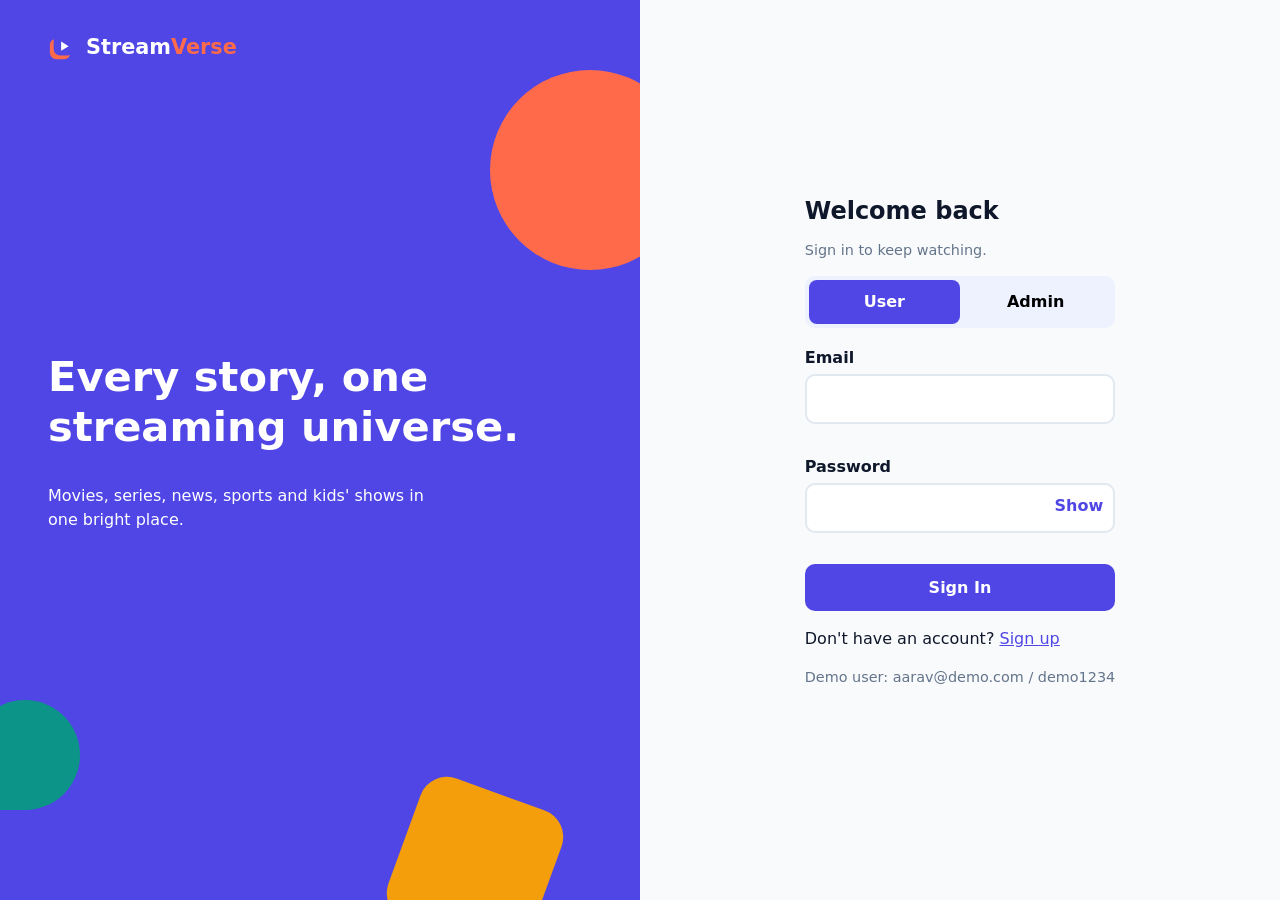
==== frontend/admin.html @ 5217c0aa "Frontend" ====
<!doctype html>
<html lang="en">
  <head>
    <meta charset="utf-8" />
    <meta name="viewport" content="width=device-width,initial-scale=1" />
    <title>StreamVerse – Admin</title>
    <link rel="stylesheet" href="css/style.css" />
  </head>
  <body data-page="admin">
    <div class="adm">
      <aside class="side" id="side"></aside>
      <main id="main" style="width: 100%"></main>
    </div>
    <script src="js/app.js"></script>
  </body>
</html>
---- frontend/css/style.css ----
:root {
  --p: #4f46e5;
  --ph: #4338ca;
  --co: #ff6b4a;
  --te: #0d9488;
  --am: #f59e0b;
  --re: #dc2626;
  --pk: #db2777;
  --ink: #0f172a;
  --mut: #64748b;
  --bg: #f8fafc;
  --ln: #e2e8f0;
  --r: 14px;
}
* {
  box-sizing: border-box;
}
body {
  margin: 0;
  font:
    16px/1.5 "Segoe UI",
    system-ui,
    sans-serif;
  color: var(--ink);
  background: var(--bg);
}
h1,
h2,
h3 {
  margin: 0 0 0.4em;
  line-height: 1.2;
}
a {
  color: var(--p);
}
button,
input,
select {
  font: inherit;
}
:focus-visible {
  outline: 3px solid var(--am);
  outline-offset: 2px;
}
.c-Movies {
  --ac: #4f46e5;
}
.c-Series {
  --ac: #ff6b4a;
}
.c-News {
  --ac: #0d9488;
}
.c-Sports {
  --ac: #d97706;
}
.c-Kids {
  --ac: #db2777;
}
.btn {
  display: inline-block;
  border: 2px solid var(--p);
  background: var(--p);
  color: #fff;
  padding: 0.6em 1.2em;
  border-radius: 10px;
  font-weight: 600;
  cursor: pointer;
  text-decoration: none;
  min-height: 44px;
}
.btn:hover {
  background: var(--ph);
  border-color: var(--ph);
}
.btn:active {
  transform: scale(0.97);
}
.btn.sec {
  background: #fff;
  color: var(--p);
}
.btn.sec:hover {
  background: #eef2ff;
}
.btn.co {
  background: var(--co);
  border-color: var(--co);
}
.btn.del {
  background: var(--re);
  border-color: var(--re);
}
.btn.sm {
  padding: 0.3em 0.8em;
  min-height: 34px;
  font-size: 0.9rem;
}
.btn:disabled {
  opacity: 0.6;
  cursor: wait;
}
.logo {
  display: flex;
  align-items: center;
  gap: 8px;
  font-size: 1.3rem;
  text-decoration: none;
  color: var(--ink);
}
.logo span {
  color: var(--co);
}
.fld {
  margin-bottom: 14px;
}
.fld label {
  display: block;
  font-weight: 600;
  margin-bottom: 4px;
}
.fld input,
.fld select {
  width: 100%;
  padding: 0.7em 0.9em;
  border: 2px solid var(--ln);
  border-radius: 10px;
  background: #fff;
  min-height: 46px;
}
.fld input:focus,
.fld select:focus {
  border-color: var(--p);
  outline: none;
}
.fld.bad input {
  border-color: var(--re);
}
.err {
  color: var(--re);
  font-size: 0.88rem;
  min-height: 1.2em;
}
.pw {
  position: relative;
}
.pw button {
  position: absolute;
  right: 6px;
  top: 5px;
  border: 0;
  background: none;
  color: var(--p);
  font-weight: 600;
  cursor: pointer;
  min-height: 36px;
}
.al {
  padding: 0.8em 1em;
  border-radius: 10px;
  margin-bottom: 14px;
  border: 2px solid;
}
.al.bad {
  background: #fef2f2;
  border-color: var(--re);
  color: #991b1b;
}
.al.ok {
  background: #f0fdfa;
  border-color: var(--te);
  color: #115e59;
}
.al.warn {
  background: #fffbeb;
  border-color: var(--am);
  color: #92400e;
}
.bd {
  display: inline-block;
  padding: 0.1em 0.7em;
  border-radius: 99px;
  font-size: 0.82rem;
  font-weight: 700;
  border: 2px solid;
}
.bd.ok {
  background: #ccfbf1;
  border-color: var(--te);
  color: #115e59;
}
.bd.warn {
  background: #fef3c7;
  border-color: var(--am);
  color: #92400e;
}
.bd.bad {
  background: #fee2e2;
  border-color: var(--re);
  color: #991b1b;
}
.bd.mut {
  background: #f1f5f9;
  border-color: var(--ln);
  color: var(--mut);
}
.cat {
  color: #fff;
  background: var(--ac);
  border-color: var(--ac);
}
.auth {
  display: grid;
  grid-template-columns: 1fr 1fr;
  min-height: 100vh;
}
.aside {
  background: var(--p);
  color: #fff;
  padding: 48px;
  position: relative;
  overflow: hidden;
  display: flex;
  flex-direction: column;
  justify-content: center;
}
.aside .logo {
  color: #fff;
  position: absolute;
  top: 32px;
  left: 48px;
}
.aside h1 {
  font-size: 2.6rem;
  position: relative;
  z-index: 1;
}
.aside p {
  max-width: 380px;
  position: relative;
  z-index: 1;
}
.sh {
  position: absolute;
  border-radius: 28px;
}
.s1 {
  width: 200px;
  height: 200px;
  background: var(--co);
  right: -50px;
  top: 70px;
  border-radius: 50%;
}
.s2 {
  width: 150px;
  height: 150px;
  background: var(--am);
  right: 90px;
  bottom: -40px;
  transform: rotate(20deg);
}
.s3 {
  width: 110px;
  height: 110px;
  background: var(--te);
  left: -30px;
  bottom: 90px;
  border-radius: 50% 50% 50% 0;
}
.form {
  display: flex;
  align-items: center;
  justify-content: center;
  padding: 32px;
}
.form > div {
  width: 100%;
  max-width: 420px;
}
.seg {
  display: flex;
  background: #eef2ff;
  border-radius: 10px;
  padding: 4px;
  margin-bottom: 18px;
}
.seg button {
  flex: 1;
  border: 0;
  background: none;
  padding: 0.6em;
  border-radius: 8px;
  font-weight: 600;
  cursor: pointer;
  min-height: 44px;
}
.seg .on {
  background: var(--p);
  color: #fff;
}
header.nav {
  position: sticky;
  top: 0;
  z-index: 20;
  background: #fff;
  border-bottom: 2px solid var(--ln);
  display: flex;
  align-items: center;
  gap: 20px;
  padding: 10px 24px;
  flex-wrap: wrap;
}
.nav nav {
  display: flex;
  gap: 6px;
  flex: 1;
}
.nav nav a {
  padding: 0.5em 0.9em;
  border-radius: 8px;
  text-decoration: none;
  color: var(--ink);
  font-weight: 600;
}
.nav nav a.on {
  background: var(--p);
  color: #fff;
}
.av {
  width: 38px;
  height: 38px;
  border-radius: 50%;
  background: var(--co);
  color: #fff;
  display: grid;
  place-items: center;
  font-weight: 700;
}
main {
  max-width: 1100px;
  margin: 0 auto;
  padding: 24px;
}
.hero {
  background: var(--p);
  color: #fff;
  border-radius: 24px;
  padding: 48px;
  margin-bottom: 24px;
  position: relative;
  overflow: hidden;
}
.hero h1 {
  font-size: 2.5rem;
  max-width: 560px;
}
.hero p {
  max-width: 480px;
}
.hero .s1 {
  width: 160px;
  height: 160px;
  top: -30px;
}
.hero .s2 {
  bottom: -50px;
  right: 200px;
}
.chips {
  display: flex;
  gap: 8px;
  flex-wrap: wrap;
  margin: 16px 0;
}
.chip {
  border: 2px solid var(--ac, var(--ln));
  background: #fff;
  color: var(--ink);
  padding: 0.45em 1em;
  border-radius: 99px;
  font-weight: 600;
  cursor: pointer;
  min-height: 40px;
}
.chip[aria-pressed="true"] {
  background: var(--ac, var(--ink));
  color: #fff;
}
.bar {
  display: flex;
  gap: 12px;
  flex-wrap: wrap;
  align-items: center;
}
.bar input,
.bar select {
  padding: 0.55em 0.9em;
  border: 2px solid var(--ln);
  border-radius: 10px;
  min-height: 42px;
  background: #fff;
}
.grid {
  display: grid;
  grid-template-columns: repeat(auto-fill, minmax(250px, 1fr));
  gap: 16px;
}
.card {
  background: #fff;
  border: 2px solid var(--ln);
  border-top: 6px solid var(--ac);
  border-radius: var(--r);
  padding: 16px;
  display: flex;
  flex-direction: column;
  gap: 8px;
  transition: 0.15s;
}
.card:hover {
  transform: translateY(-4px);
  border-color: var(--ac);
  box-shadow: 6px 6px 0 var(--ac);
}
.card h3 {
  font-size: 1.15rem;
}
.card:nth-child(3n + 2) h3 {
  font-size: 1.25rem;
}
.meta {
  color: var(--mut);
  font-size: 0.9rem;
}
.rt {
  margin-left: auto;
  font-weight: 700;
  color: #b45309;
}
.card .btn {
  margin-top: auto;
  background: var(--ac);
  border-color: var(--ac);
  text-align: center;
}
.sk {
  height: 190px;
  border-radius: var(--r);
  background: #e2e8f0;
  animation: pu 1s infinite alternate;
}
@keyframes pu {
  to {
    opacity: 0.4;
  }
}
@media (prefers-reduced-motion: reduce) {
  * {
    animation: none !important;
    transition: none !important;
  }
}
.empty {
  text-align: center;
  padding: 48px 16px;
  background: #fff;
  border: 2px dashed var(--ln);
  border-radius: var(--r);
}
.ov {
  position: fixed;
  inset: 0;
  background: rgba(15, 23, 42, 0.65);
  display: grid;
  place-items: center;
  padding: 16px;
  z-index: 50;
}
.md {
  background: #fff;
  border-radius: 20px;
  padding: 24px;
  width: 100%;
  max-width: 480px;
  max-height: 92vh;
  overflow: auto;
  border: 3px solid var(--ink);
}
.pl {
  background: var(--ink);
  border-radius: 14px;
  height: 150px;
  display: grid;
  place-items: center;
  margin: 14px 0;
}
.pl i {
  width: 64px;
  height: 64px;
  border-radius: 50%;
  background: var(--co);
  display: grid;
  place-items: center;
  color: #fff;
  font-style: normal;
  font-size: 1.6rem;
}
.pg {
  height: 12px;
  background: var(--ln);
  border-radius: 9px;
  overflow: hidden;
  min-width: 90px;
  flex: 1;
}
.pg b {
  display: block;
  height: 100%;
  background: var(--te);
}
.toast {
  position: fixed;
  bottom: 84px;
  right: 16px;
  background: var(--ink);
  color: #fff;
  padding: 0.8em 1.2em;
  border-radius: 10px;
  z-index: 99;
  border-left: 6px solid var(--te);
}
.toast.bad {
  border-color: var(--re);
}
.plans {
  display: grid;
  grid-template-columns: repeat(3, 1fr);
  gap: 20px;
  align-items: stretch;
}
.plan {
  background: #fff;
  border: 2px solid var(--ln);
  border-radius: 20px;
  padding: 24px;
  display: flex;
  flex-direction: column;
  gap: 8px;
  position: relative;
}
.plan.pop {
  border-color: var(--co);
  border-width: 3px;
}
.plan.sel {
  outline: 4px solid var(--te);
}
.plan .price {
  font-size: 2.4rem;
  font-weight: 800;
}
.plan ul {
  padding-left: 18px;
  margin: 8px 0;
  flex: 1;
}
.tag {
  position: absolute;
  top: -14px;
  right: 18px;
  background: var(--co);
  color: #fff;
  border-radius: 99px;
  padding: 0.15em 0.9em;
  font-weight: 700;
  font-size: 0.85rem;
}
.row {
  display: flex;
  gap: 14px;
  align-items: center;
  background: #fff;
  border: 2px solid var(--ln);
  border-radius: 12px;
  padding: 12px 16px;
  margin-bottom: 10px;
  flex-wrap: wrap;
}
.row .t {
  flex: 2;
  min-width: 180px;
}
.row .pgw {
  flex: 1;
  min-width: 140px;
  display: flex;
  gap: 8px;
  align-items: center;
}
.tabs {
  display: flex;
  gap: 8px;
  margin: 14px 0;
  flex-wrap: wrap;
}
.sec2 {
  background: #fff;
  border: 2px solid var(--ln);
  border-radius: var(--r);
  padding: 20px;
  margin-bottom: 16px;
}
.kv {
  display: grid;
  grid-template-columns: 140px 1fr;
  gap: 6px;
}
.kv dt {
  color: var(--mut);
}
.kv dd {
  margin: 0;
  font-weight: 600;
}
.acts {
  display: flex;
  gap: 10px;
  flex-wrap: wrap;
}
.adm {
  display: grid;
  grid-template-columns: 230px 1fr;
  min-height: 100vh;
}
.side {
  background: var(--ink);
  color: #fff;
  padding: 20px;
  display: flex;
  flex-direction: column;
  gap: 6px;
}
.side .logo {
  color: #fff;
  margin-bottom: 16px;
}
.side button {
  text-align: left;
  border: 0;
  background: none;
  color: #cbd5e1;
  padding: 0.7em 1em;
  border-radius: 8px;
  cursor: pointer;
  font-weight: 600;
  min-height: 44px;
}
.side button.on {
  background: var(--co);
  color: #fff;
}
.side button:hover {
  background: #334155;
}
.stats {
  display: grid;
  grid-template-columns: repeat(auto-fit, minmax(170px, 1fr));
  gap: 14px;
  margin: 16px 0;
}
.st {
  background: #fff;
  border: 2px solid var(--ln);
  border-left: 6px solid var(--ac, var(--p));
  border-radius: 12px;
  padding: 14px;
}
.st b {
  font-size: 2rem;
  display: block;
}
.tw {
  overflow-x: auto;
  background: #fff;
  border: 2px solid var(--ln);
  border-radius: 12px;
}
table {
  width: 100%;
  border-collapse: collapse;
}
th,
td {
  padding: 10px 14px;
  text-align: left;
  border-bottom: 1px solid var(--ln);
  white-space: nowrap;
}
th {
  background: #eef2ff;
  font-size: 0.88rem;
}
.pgn {
  display: flex;
  gap: 8px;
  align-items: center;
  margin-top: 12px;
  justify-content: flex-end;
}
.hb {
  display: flex;
  align-items: center;
  gap: 10px;
  margin: 8px 0;
}
.hb span:first-child {
  width: 90px;
}
.hb i {
  display: block;
  height: 20px;
  background: var(--ac, var(--p));
  border-radius: 5px;
}
@media (max-width: 800px) {
  .auth,
  .adm,
  .plans {
    grid-template-columns: 1fr;
  }
  .aside {
    padding: 90px 24px 32px;
  }
  .aside h1 {
    font-size: 1.8rem;
  }
  .s1,
  .s2 {
    display: none;
  }
  .hero {
    padding: 28px;
  }
  .hero h1 {
    font-size: 1.8rem;
  }
  .nav nav {
    position: fixed;
    bottom: 0;
    left: 0;
    right: 0;
    background: #fff;
    border-top: 2px solid var(--ln);
    justify-content: space-around;
    padding: 6px;
    z-index: 30;
  }
  .nav nav a {
    font-size: 0.85rem;
  }
  main {
    padding: 16px 16px 90px;
  }
  .side {
    flex-direction: row;
    overflow-x: auto;
    padding: 10px;
  }
  .side .logo {
    display: none;
  }
  .side button {
    white-space: nowrap;
  }
  .toast {
    bottom: 90px;
  }
}
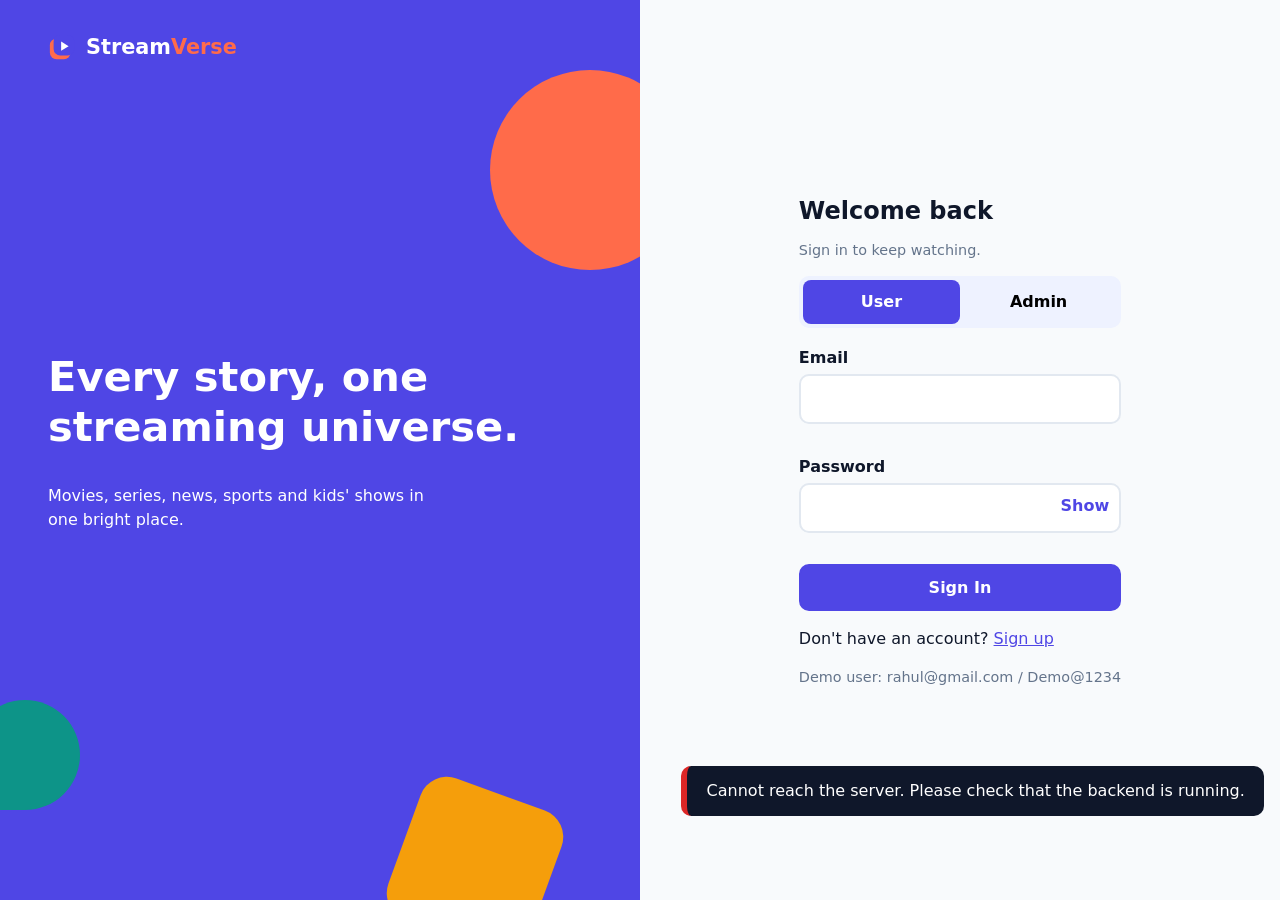
==== commit 2443ef74: "complete" ====
--- a/frontend/admin.html
+++ b/frontend/admin.html
@@ -11,6 +11,7 @@
       <aside class="side" id="side"></aside>
       <main id="main" style="width: 100%"></main>
     </div>
+    <script src="js/api.js"></script>
     <script src="js/app.js"></script>
   </body>
-</html>
+</html>
